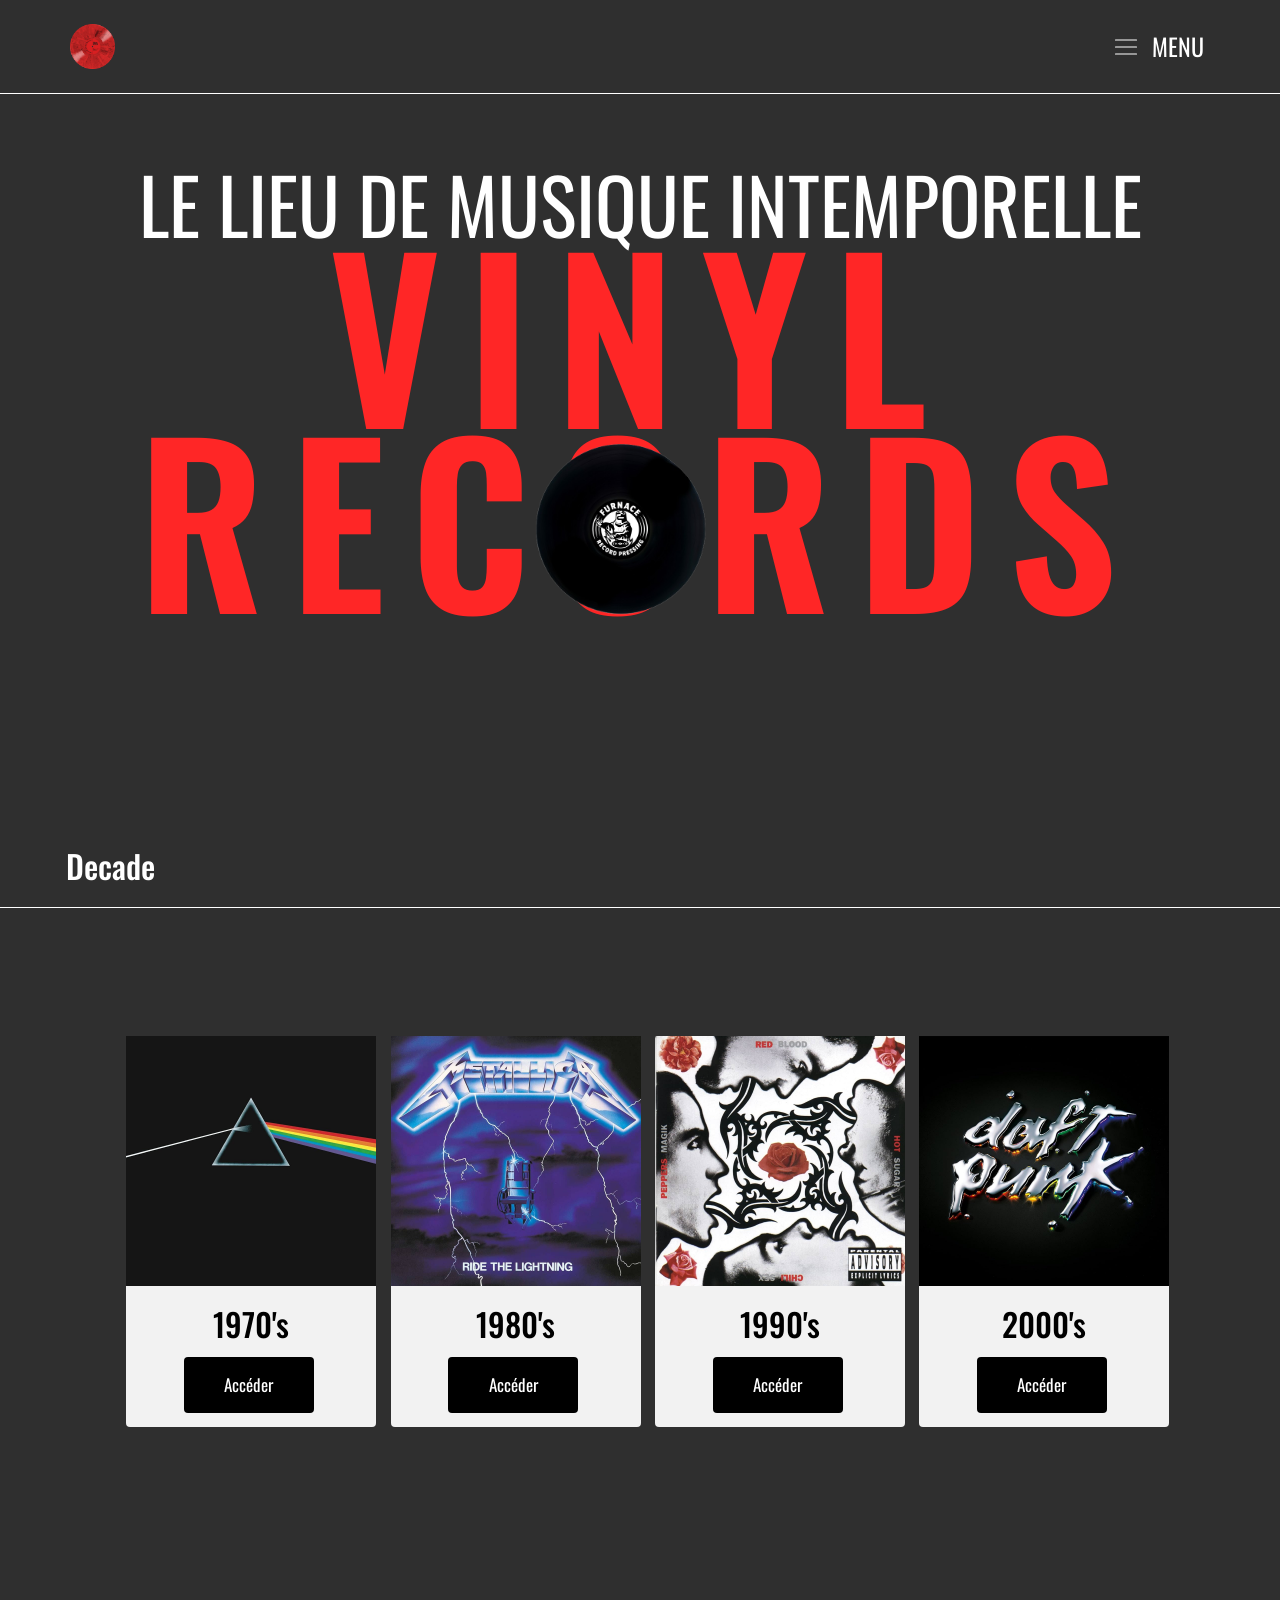
==== index.html @ 4dd67586 "img" ====
<!DOCTYPE html>
<html lang="fr">

<head>
    <meta charset="UTF-8">
    <meta name="viewport" content="width=device-width, initial-scale=1.0">
    <title></title>
    <link rel="stylesheet" href="https://maxcdn.bootstrapcdn.com/bootstrap/3.4.1/css/bootstrap.min.css">
    <script src="https://ajax.googleapis.com/ajax/libs/jquery/3.7.1/jquery.min.js"></script>
    <script src="https://maxcdn.bootstrapcdn.com/bootstrap/3.4.1/js/bootstrap.min.js"></script>
    <link rel="preconnect" href="https://fonts.googleapis.com">
    <link rel="preconnect" href="https://fonts.gstatic.com" crossorigin>
    <link href="https://fonts.googleapis.com/css2?family=Oswald:wght@200..700&family=Roboto&display=swap"
        rel="stylesheet">
    <link rel="stylesheet" href="/styles/index-style.css">
</head>

<body>
    <header><a href="index.html"><img class="home" src="/images/only_vinyl.png" alt="vinyle"></a><button
            class="menu"><img src="/images/menu (2).svg" alt="menu hamburger">
            <div>MENU</div>
        </button></header>
    <main>
        <div class="lieu">LE LIEU DE MUSIQUE INTEMPORELLE</div>
        <div class="vinyl">VINYL</div>
        <div class="records">RECORDS<img class="vinyldeco" src="/images/vinyleeeeeeeee-removebg-preview.png" alt="vinyle">
        </div>
    </main>
    <section>
        <h2>Decade</h2>
        <div class="selection">
            <div class="row ">
                <div class="col-sm-2">
                    <div class="decade"><img class="img_d" src="/images/album_année70.jpg" alt="vinyle 50's">
                        <h3>1970's</h3>
                        <button class="acc">
                            <span>Accéder</span>
                        </button>
                    </div>
                </div>
                <div class="col-sm-2">
                    <div class="decade"><img class="img_d" src="/images/vinyle80.jpg" alt="vinyle 50's">
                        <h3>1980's</h3>
                        <button class="acc">
                            <span>Accéder</span>
                        </button>
                    </div>
                </div>
                <div class="col-sm-2">
                    <div class="decade"><img class="img_d" src="/images/vinyle90.jpg" alt="vinyle 50's">
                        <h3>1990's</h3>
                        <button class="acc">
                            <span>Accéder</span>
                        </button>
                    </div>
                </div>
                <div class="col-sm-2">
                    <div class="decade"><img class="img_d" src="/images/vinyle20.jpg" alt="vinyle 50's">
                        <h3>2000's</h3>
                        <button class="acc">
                            <span>Accéder</span>
                        </button>
                    </div>
                </div>
            </div>
        </div>

    </section>
</body>

</html>
---- styles/index-style.css ----
body {
    background-color: #2f2f2f;
    color: white;
    font-family: "Oswald", sans-serif;
    font-optical-sizing: auto;
    font-weight: <200>;
    font-style: normal;
    overflow-x: hidden;
    height: 3000px;
}

/***En-tête***/

button {
    border: none;
    background: none;
}

header {
    border-bottom: 1px solid white;
    padding: 24px;
    font-size: x-large;
    display: flex;
    align-items: center;
}

.menu {
    display: flex;
    align-items: center;
    gap: 12px;
    margin-left: auto;
    margin-right: 46px;
}

.home {
    width: 45px;
    margin-left: 46px;
}

/***Page d'acceuil***/

main {
    margin: auto;
    margin-top: 10vh;
    text-align: center;
    animation: fadeInUp 1s ease-out;
}

@keyframes fadeInUp {
    0% {
        opacity: 0;
        transform: translateY(20px);
    }

    100% {
        opacity: 1;
        transform: translateY(0);
    }
}

.lieu {
    font-size: 6vw;
    line-height: 0.5;
}

.vinyl {
    font-size: 17vw;
    line-height: 1;
    letter-spacing: 2.5rem;
    font-weight: 600;
    color: #ff2626;
}

.records {
    font-size: 17vw;
    line-height: 0.7;
    letter-spacing: 2.5rem;
    font-weight: 600;
    color: #ff2626;
    position: relative;
}

.vinyldeco {
    position: absolute;
    width: 15vw;
    top: -4%;
    left: 41%;

    animation: spin 4s linear infinite;
}

@keyframes spin {
    0% {
        transform: rotate(0deg);
    }

    100% {
        transform: rotate(360deg);
    }
}

/***Catégorie "Décénie"***/

h2 {
    font-size: xx-large;
    padding-bottom: 24px;
    margin-top: 20%;
    padding-left: 66px;
    border-bottom: 1px solid white;
}

.selection {
    margin-top: 10%;
    text-align: center;
}

.selection .row {
    display: flex;
    justify-content: center;
}

.decade {
    background-color: #f2f2f2;
    width: 250px;
    display: flex;
    flex-direction: column;
    border-radius: 4px;
}

.selection .col-sm-2 {
    margin-right: 46px;
}

.selection .row .col-sm-2:nth-child(5n) {
    margin-right: 0;
}

.img_d {
    width: 250px;
}

h3 {
    color: black;
    font-size: xx-large;
    text-align: center;
}

.acc {
    display: inline-block;
    border-radius: 4px;
    background-color: black;
    border: none;
    color: #FFFFFF;
    text-align: center;
    font-size: 17px;
    padding: 16px;
    width: 130px;
    transition: all 0.5s;
    cursor: pointer;
    margin: 5px 5px 14px 23%;
}

.acc span {
    cursor: pointer;
    display: inline-block;
    position: relative;
    transition: 0.5s;
}

.acc span:after {
    content: '»';
    position: absolute;
    opacity: 0;
    top: 0;
    right: -15px;
    transition: 0.5s;
}

.acc:hover span {
    padding-right: 15px;
}

.acc:hover span:after {
    opacity: 1;
    right: 0;
}
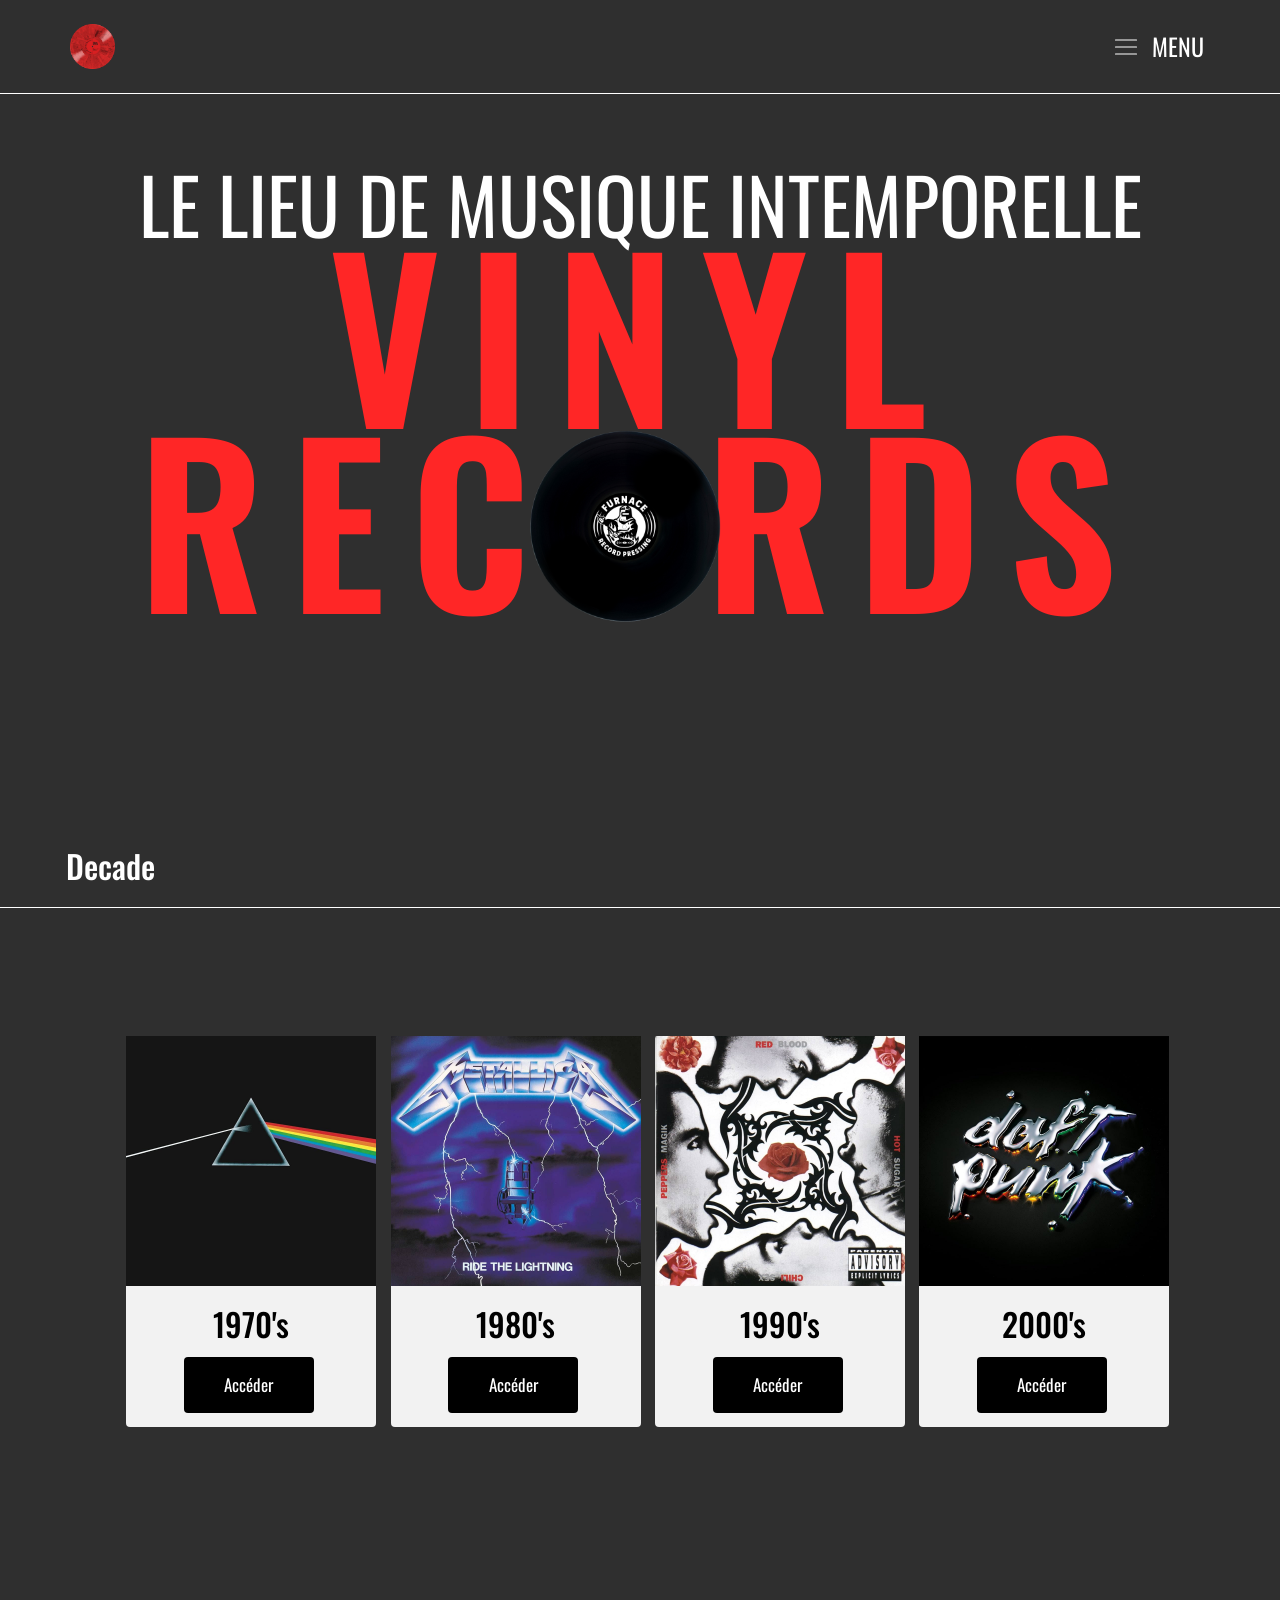
==== commit e9c1bcd9: "menu droite" ====
--- a/index.html
+++ b/index.html
@@ -20,10 +20,17 @@
             class="menu"><img src="/images/menu (2).svg" alt="menu hamburger">
             <div>MENU</div>
         </button></header>
+    <nav class="categorie">
+        <div>coucou</div>
+        <div>coucou</div>
+        <div>coucou</div>
+        <div>coucou</div>
+        <div>coucou</div>
+    </nav>
     <main>
         <div class="lieu">LE LIEU DE MUSIQUE INTEMPORELLE</div>
         <div class="vinyl">VINYL</div>
-        <div class="records">RECORDS<img class="vinyldeco" src="/images/vinyleeeeeeeee-removebg-preview.png" alt="vinyle">
+        <div class="records">RECORDS<img class="vinyldeco" src="/images/vinyleblack.png" alt="vinyle">
         </div>
     </main>
     <section>
@@ -67,5 +74,5 @@
 
     </section>
 </body>
-
+<script src="/scripts/index-js.js"></script>
 </html>
--- a/styles/index-style.css
+++ b/styles/index-style.css
@@ -37,6 +37,23 @@
     margin-left: 46px;
 }
 
+.categorie {
+    background-color: #252525;
+    width: 500px;
+    height: 350px;
+    position: fixed;
+    right: -100%;
+    background-color: #333;
+    color: white;
+    transition: right 0.3s ease-out;
+    border-radius: 14px;
+}
+
+.ouvrir {
+    right: 0;
+}
+
+
 /***Page d'acceuil***/
 
 main {
@@ -82,9 +99,9 @@
 
 .vinyldeco {
     position: absolute;
-    width: 15vw;
-    top: -4%;
-    left: 41%;
+    width: 16.8vw;
+    top: -13%;
+    left: 40.5%;
 
     animation: spin 4s linear infinite;
 }
@@ -125,7 +142,13 @@
     display: flex;
     flex-direction: column;
     border-radius: 4px;
-}
+    transition: transform 0.5s ease, background-color 0.5s ease;
+}
+
+.decade:hover {
+    transform: scale(1.2);
+    transition: transform 0.5s ease;
+  }
 
 .selection .col-sm-2 {
     margin-right: 46px;
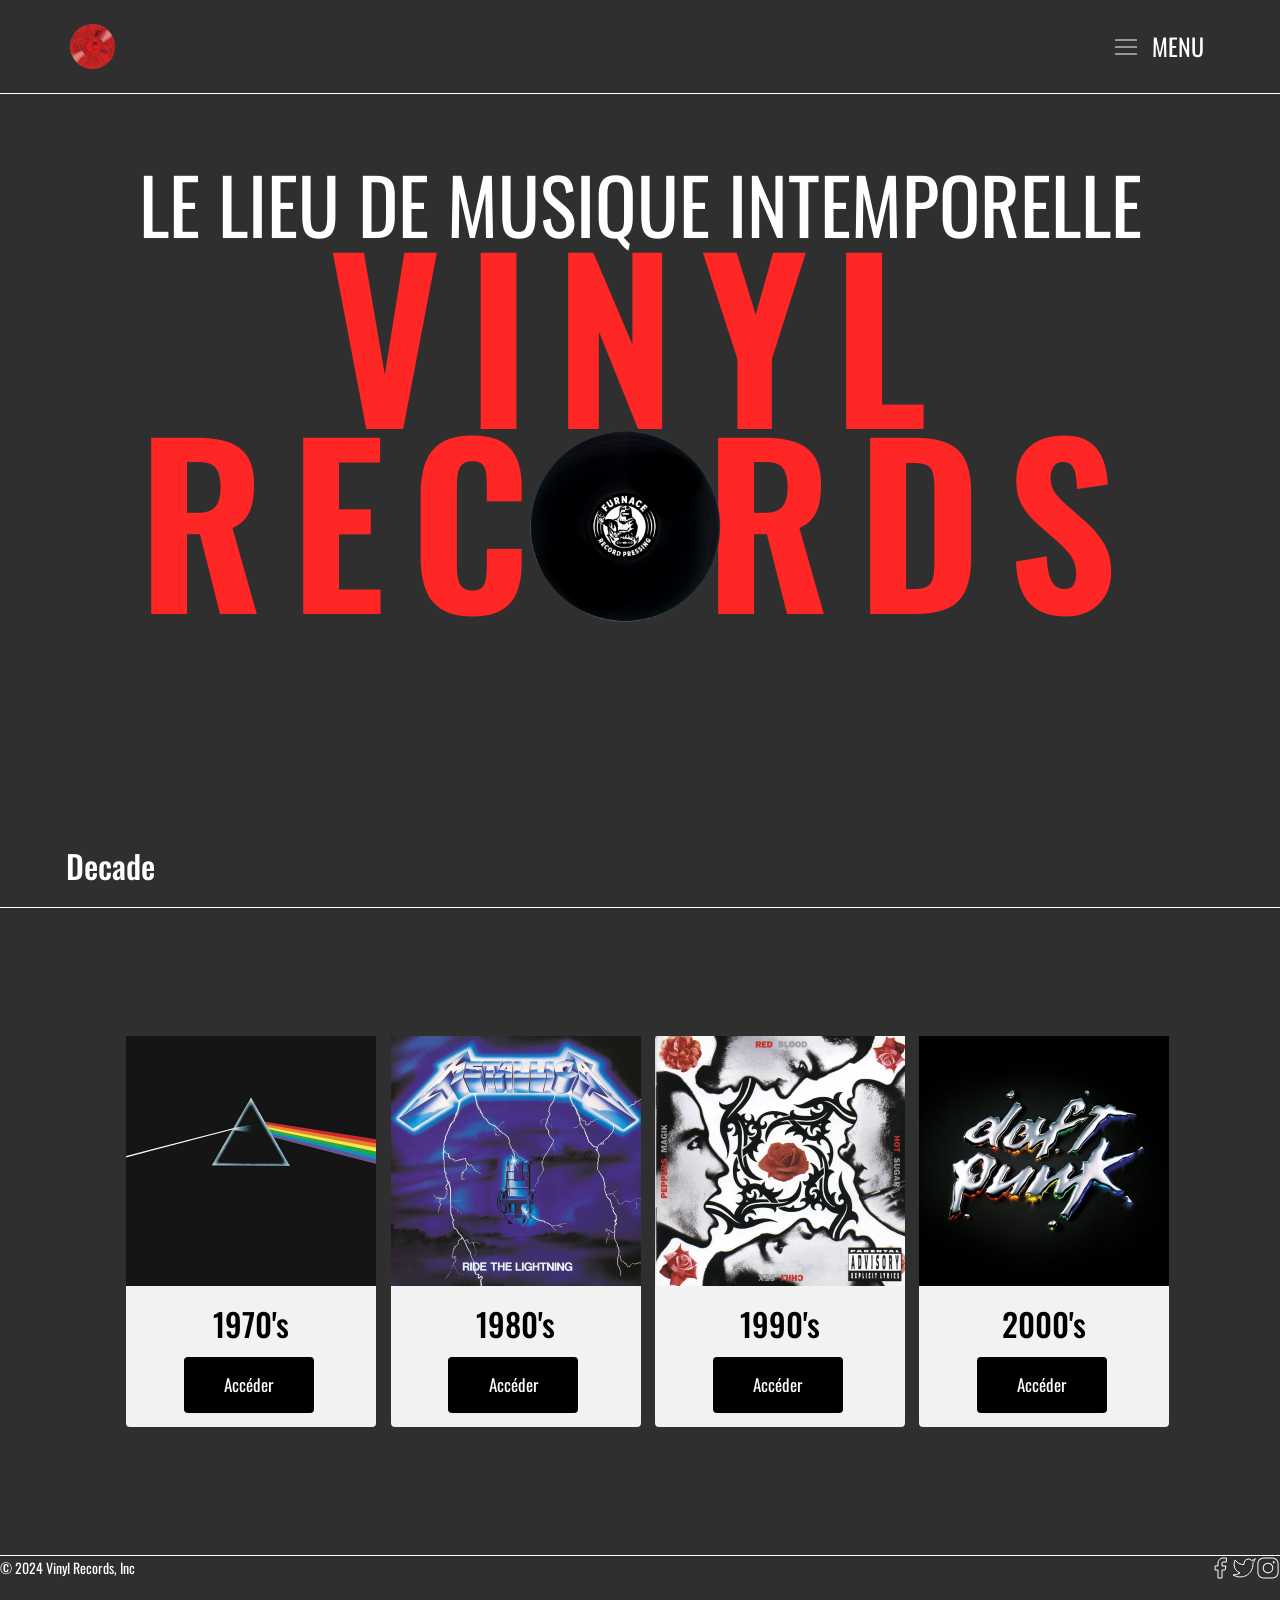
==== commit 089e11d5: "footer / menu" ====
--- a/index.html
+++ b/index.html
@@ -21,11 +21,10 @@
             <div>MENU</div>
         </button></header>
     <nav class="categorie">
-        <div>coucou</div>
-        <div>coucou</div>
-        <div>coucou</div>
-        <div>coucou</div>
-        <div>coucou</div>
+        <button>Rock</button>
+        <button>Jazz</button>
+        <button>Country</button>
+        <button>Electro</button>
     </nav>
     <main>
         <div class="lieu">LE LIEU DE MUSIQUE INTEMPORELLE</div>
@@ -73,6 +72,11 @@
         </div>
 
     </section>
+    <footer>
+        <div class="credit">© 2024 Vinyl Records, Inc</div>
+        <a href="*"><img src="/images/facebook (1).svg" alt=""></a><a href="*"><img src="/images/twitter (1).svg" alt=""></a><a href="*"><img src="/images/icons8-instagram-24.svg" alt=""></a>
+    </footer>
 </body>
 <script src="/scripts/index-js.js"></script>
+
 </html>
--- a/styles/index-style.css
+++ b/styles/index-style.css
@@ -38,19 +38,36 @@
 }
 
 .categorie {
-    background-color: #252525;
+    display: flex;
+    justify-content: center;
+    flex-direction: column;
+    gap: 14px;
+    font-size: 4.5rem;
+    font-weight: 700;
     width: 500px;
     height: 350px;
-    position: fixed;
+    position: absolute;
     right: -100%;
     background-color: #333;
     color: white;
-    transition: right 0.3s ease-out;
+    transition: right 0.5s ease-out;
     border-radius: 14px;
+    box-shadow: 1px 3px 4px rgba(0, 0, 0, 0.26);
+    z-index: 1;
+}
+
+.categorie>* {
+    opacity: 50%;
+}
+
+.categorie>*:hover {
+    opacity: 100%;
+    transition: 0.4s ease;
 }
 
 .ouvrir {
-    right: 0;
+    right: 5%;
+    top: 15%;
 }
 
 
@@ -148,7 +165,7 @@
 .decade:hover {
     transform: scale(1.2);
     transition: transform 0.5s ease;
-  }
+}
 
 .selection .col-sm-2 {
     margin-right: 46px;
@@ -206,4 +223,17 @@
 .acc:hover span:after {
     opacity: 1;
     right: 0;
+}
+
+/***Bas de page***/
+
+footer {
+    display: flex;
+    align-items: center;
+    border-top: 1px solid white;
+    margin-top: 10%;
+}
+
+.credit {
+    margin-right: auto;
 }
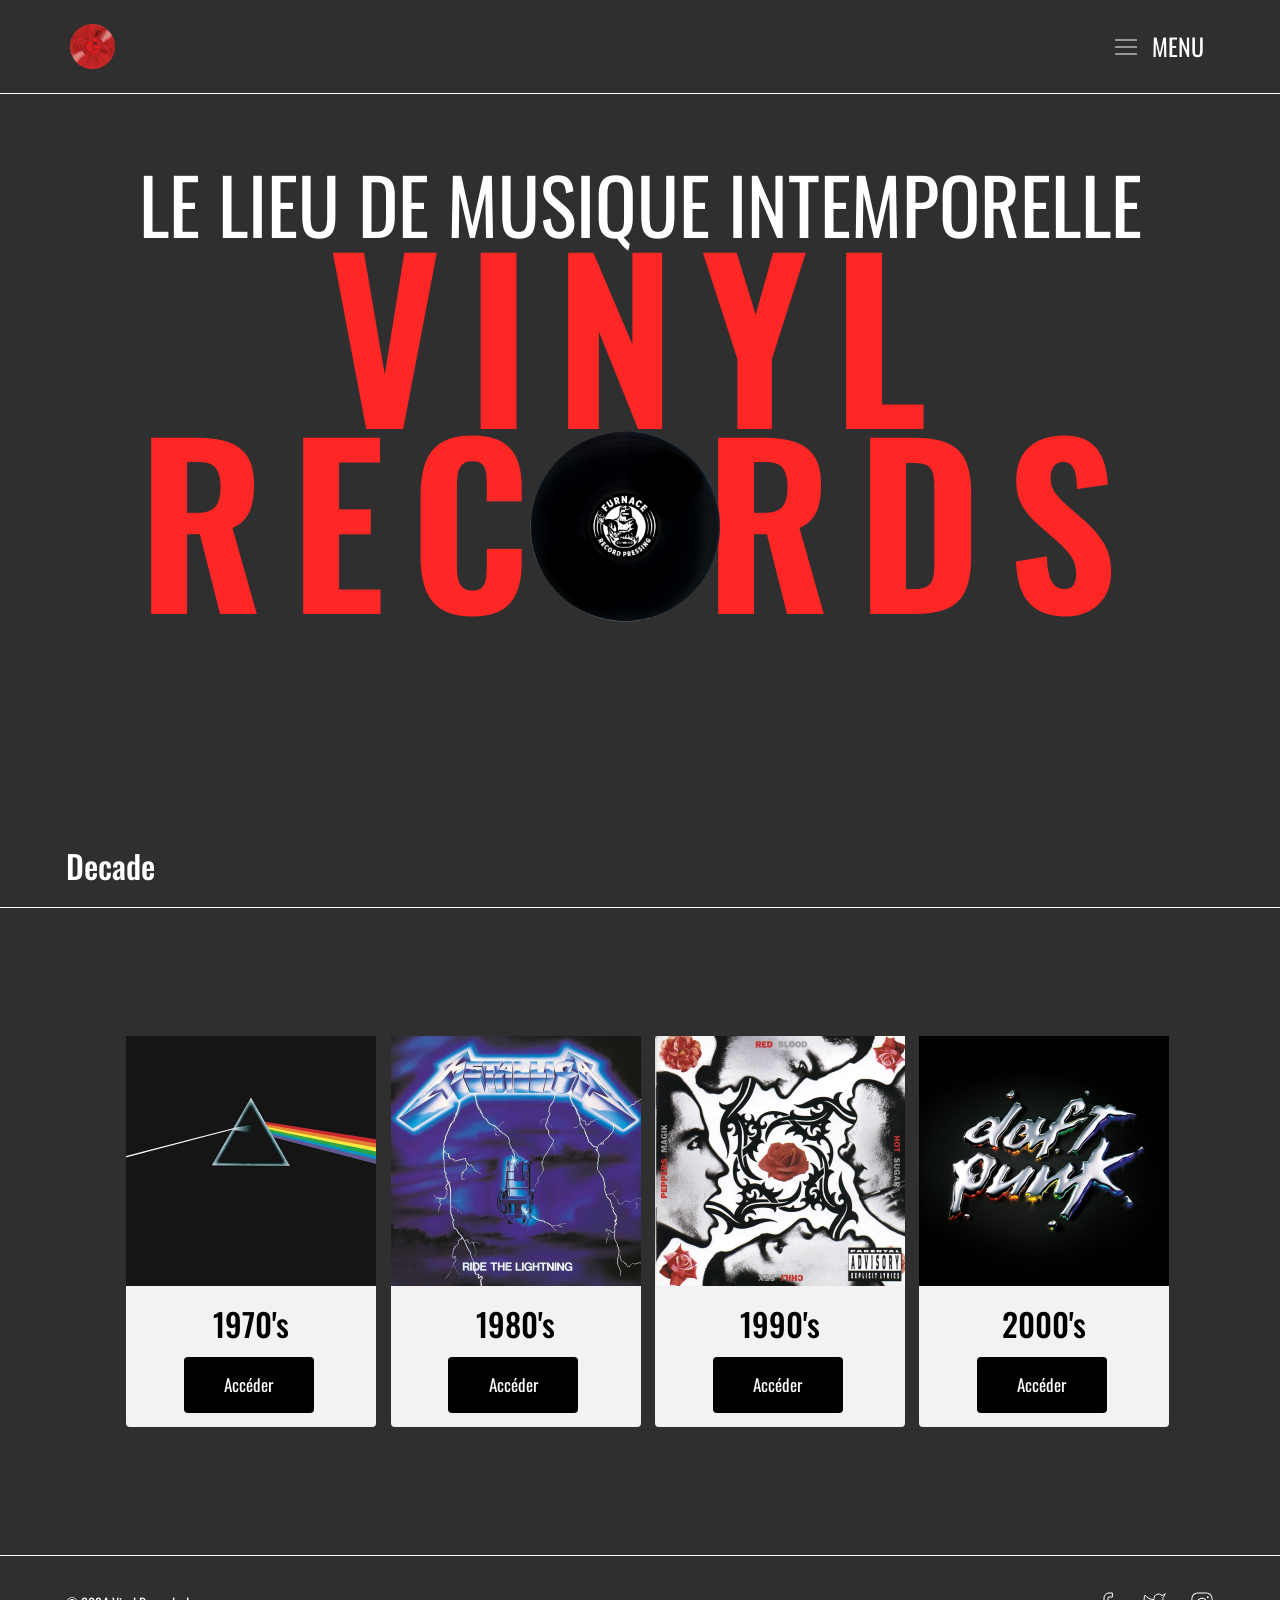
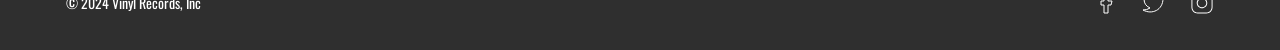
==== commit 09ec074d: "footer" ====
--- a/index.html
+++ b/index.html
@@ -74,7 +74,9 @@
     </section>
     <footer>
         <div class="credit">© 2024 Vinyl Records, Inc</div>
-        <a href="*"><img src="/images/facebook (1).svg" alt=""></a><a href="*"><img src="/images/twitter (1).svg" alt=""></a><a href="*"><img src="/images/icons8-instagram-24.svg" alt=""></a>
+        <div class="reseau"><a href="*"><img src="/images/facebook (1).svg" alt=""></a><a href="*"><img
+                    src="/images/twitter (1).svg" alt=""></a><a href="*"><img src="/images/icons8-instagram-24.svg"
+                    alt=""></a></div>
     </footer>
 </body>
 <script src="/scripts/index-js.js"></script>
--- a/styles/index-style.css
+++ b/styles/index-style.css
@@ -6,7 +6,6 @@
     font-weight: <200>;
     font-style: normal;
     overflow-x: hidden;
-    height: 3000px;
 }
 
 /***En-tête***/
@@ -232,8 +231,18 @@
     align-items: center;
     border-top: 1px solid white;
     margin-top: 10%;
+    padding-top: 35px;
+    padding-left: 66px;
+    padding-bottom: 35px;
 }
 
 .credit {
     margin-right: auto;
+}
+
+.reseau{
+    display: flex;
+    align-items: center;
+    gap: 24px;
+    margin-right: 66px;
 }
